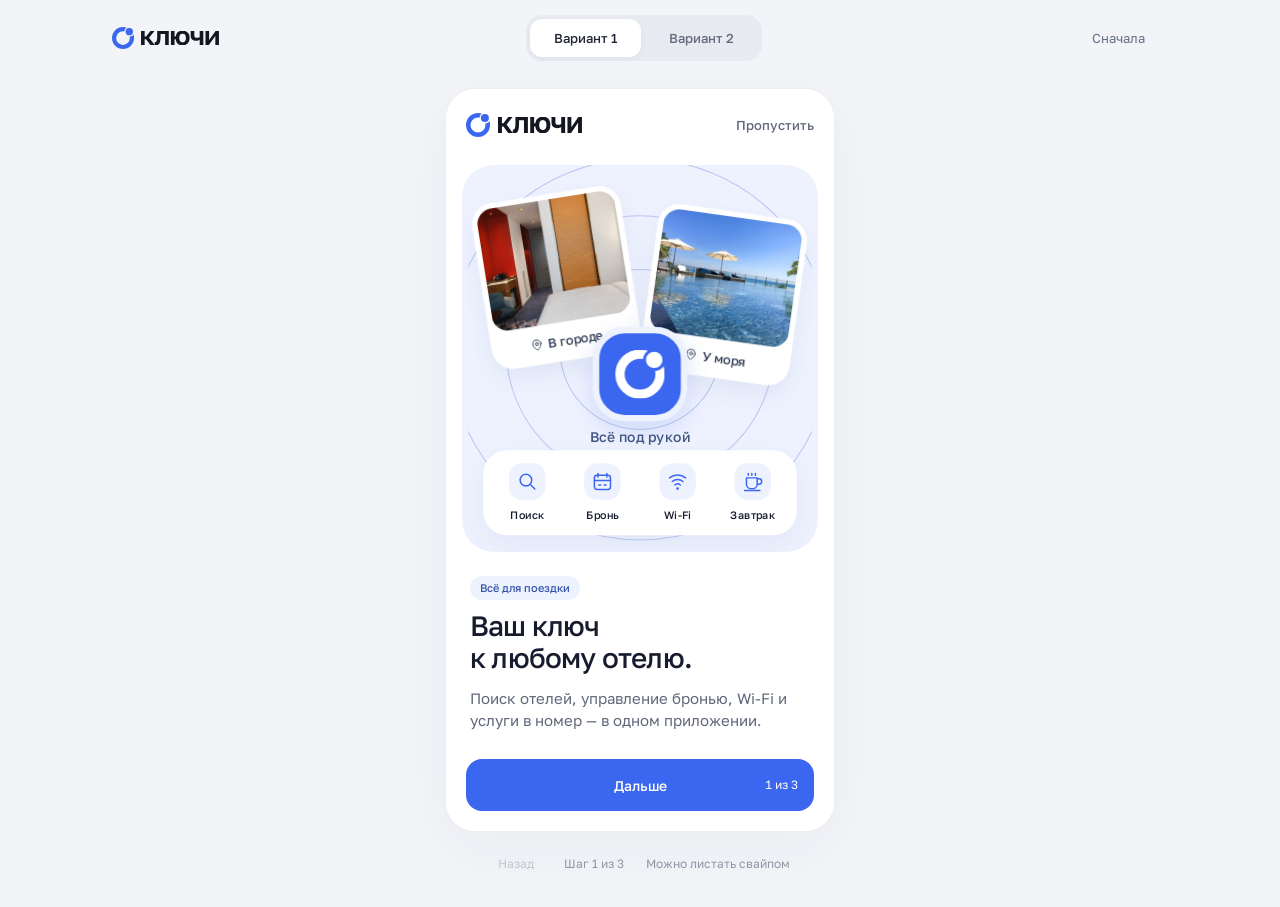
==== onboarding-variant-1.html @ f1ea24d5 "Add two three-step Keys onboarding prototypes" ====
<!doctype html>
<html lang="ru">
<head>
  <meta charset="utf-8">
  <meta name="viewport" content="width=device-width, initial-scale=1, viewport-fit=cover">
  <meta name="theme-color" content="#f4f5fa">
  <title>Ключи — два варианта онбординга</title>
  <link rel="icon" href="./assets/keys-orbit-symbol-blue.svg" type="image/svg+xml">
  <link rel="stylesheet" href="./fonts.css">
  <link rel="stylesheet" href="./app/variant-one.css">
  <link rel="stylesheet" href="./app/prototype.css">
  <script type="module" src="./app/prototype.js"></script>
</head>
<body>
  <header class="prototype-header">
    <a class="prototype-brand" href="./index.html" aria-label="Ключи — начало прототипа"><img src="./assets/keys-orbit-symbol-blue.svg" alt=""><img src="./assets/keys-wordmark.svg" alt="Ключи"></a>
    <nav class="variant-switch" aria-label="Вариант онбординга">
      <button type="button" data-variant="1" aria-pressed="true">Вариант 1</button>
      <button type="button" data-variant="2" aria-pressed="false">Вариант 2</button>
    </nav>
    <button type="button" class="restart" data-restart>Сначала</button>
  </header>
  <main class="prototype-stage" aria-label="Прототип онбординга">
    <section id="keysOnboardingPrototype" aria-label="Вариант 1">
      <div class="kon-phone" data-phone-screen>
        <header class="kon-header">
          <button type="button" class="kon-back" data-back aria-label="Предыдущий шаг" hidden></button>
          <div class="kon-brand"><img class="brand-symbol" src="./assets/keys-orbit-symbol-blue.svg" alt=""><img class="kon-wordmark" src="./assets/keys-wordmark.svg" alt="Ключи"></div>
          <button type="button" data-onboard-skip data-skip>Пропустить</button>
        </header>
        <main class="kon-stage" aria-label="Знакомство с приложением"></main>
        <footer class="kon-footer">
          <button type="button" class="kon-primary" data-next><span data-onboard-label>Дальше</span><span class="kon-progress" data-onboard-progress>1 из 3</span></button>
          <button type="button" class="kon-secondary" data-booking hidden>У меня уже есть бронь</button>
        </footer>
      </div>
    </section>
    <section id="variantTwo" aria-label="Вариант 2" hidden>
      <div class="orbit-phone" data-phone-screen>
        <div class="orbit-slides"></div>
        <footer class="orbit-footer">
          <nav class="step-bars" aria-label="Шаг онбординга"></nav>
          <button type="button" class="orbit-primary" data-next>Дальше</button>
          <button type="button" class="orbit-secondary" data-booking hidden>У меня уже есть бронь</button>
        </footer>
      </div>
    </section>
    <div class="review-controls"><button type="button" data-back>Назад</button><span data-step-status aria-live="polite">Шаг 1 из 3</span><span class="swipe-hint">Можно листать свайпом</span></div>
  </main>
  <dialog aria-labelledby="completion-title">
    <form method="dialog">
      <img src="./assets/keys-orbit-symbol-blue.svg" alt="" width="48" height="48">
      <p class="completion-eyebrow">КОНЕЦ ОНБОРДИНГА</p>
      <h2 id="completion-title">Переходим к поиску отеля</h2>
      <p data-completion-text>Три шага пройдены. Следующий экран приложения — поиск отеля.</p>
      <button class="dialog-primary" value="restart">Пройти ещё раз</button>
      <button class="dialog-secondary" value="back">Вернуться к последнему шагу</button>
    </form>
  </dialog>
</body>
</html>
---- fonts.css ----
/* cyrillic-ext */
@font-face {
  font-family: 'Onest';
  font-style: normal;
  font-weight: 400;
  font-display: swap;
  src: url("./assets/fonts/94c92959-76fa-433f-8384-70af950ff618.woff2") format('woff2');
  unicode-range: U+0460-052F, U+1C80-1C8A, U+20B4, U+2DE0-2DFF, U+A640-A69F, U+FE2E-FE2F;
}
/* cyrillic */
@font-face {
  font-family: 'Onest';
  font-style: normal;
  font-weight: 400;
  font-display: swap;
  src: url("./assets/fonts/224b887f-c009-40d3-b89b-c998ce53ef79.woff2") format('woff2');
  unicode-range: U+0301, U+0400-045F, U+0490-0491, U+04B0-04B1, U+2116;
}
/* math */
@font-face {
  font-family: 'Onest';
  font-style: normal;
  font-weight: 400;
  font-display: swap;
  src: url("./assets/fonts/7c19373d-10e6-48eb-9c31-f9e4230ee7aa.woff2") format('woff2');
  unicode-range: U+0302-0303, U+0305, U+0307-0308, U+0310, U+0312, U+0315, U+031A, U+0326-0327, U+032C, U+032F-0330, U+0332-0333, U+0338, U+033A, U+0346, U+034D, U+0391-03A1, U+03A3-03A9, U+03B1-03C9, U+03D1, U+03D5-03D6, U+03F0-03F1, U+03F4-03F5, U+2016-2017, U+2034-2038, U+203C, U+2040, U+2043, U+2047, U+2050, U+2057, U+205F, U+2070-2071, U+2074-209F, U+20D0-20DC, U+20E1, U+20E5-20EF, U+2100-2112, U+2114-2115, U+2117-2121, U+2123-214F, U+2190, U+2192, U+2194-21AE, U+21B0-21E5, U+21F1-21F2, U+21F4-2211, U+2213-2214, U+2216-22FF, U+2308-230B, U+2310, U+2319, U+231C-2321, U+2336-237A, U+237C, U+2395, U+239B-23B7, U+23D0, U+23DC-23E1, U+2474-2475, U+25AF, U+25B3, U+25B7, U+25BD, U+25C1, U+25CA, U+25CC, U+25FB, U+266D-266F, U+27C0-27FF, U+2900-2AFF, U+2B0E-2B11, U+2B30-2B4C, U+2BFE, U+3030, U+FF5B, U+FF5D, U+1D400-1D7FF, U+1EE00-1EEFF;
}
/* symbols */
@font-face {
  font-family: 'Onest';
  font-style: normal;
  font-weight: 400;
  font-display: swap;
  src: url("./assets/fonts/ad34a14c-4c8c-423f-834f-b74618df8591.woff2") format('woff2');
  unicode-range: U+0001-000C, U+000E-001F, U+007F-009F, U+20DD-20E0, U+20E2-20E4, U+2150-218F, U+2190, U+2192, U+2194-2199, U+21AF, U+21E6-21F0, U+21F3, U+2218-2219, U+2299, U+22C4-22C6, U+2300-243F, U+2440-244A, U+2460-24FF, U+25A0-27BF, U+2800-28FF, U+2921-2922, U+2981, U+29BF, U+29EB, U+2B00-2BFF, U+4DC0-4DFF, U+FFF9-FFFB, U+10140-1018E, U+10190-1019C, U+101A0, U+101D0-101FD, U+102E0-102FB, U+10E60-10E7E, U+1D2C0-1D2D3, U+1D2E0-1D37F, U+1F000-1F0FF, U+1F100-1F1AE, U+1F1E6-1F1FF, U+1F30D-1F30F, U+1F315, U+1F31C, U+1F31E, U+1F320-1F32C, U+1F336, U+1F378, U+1F37D, U+1F382, U+1F393-1F39F, U+1F3A7-1F3A8, U+1F3AC-1F3AF, U+1F3C2, U+1F3C4-1F3C6, U+1F3CA-1F3CE, U+1F3D4-1F3E0, U+1F3ED, U+1F3F1-1F3F3, U+1F3F5-1F3F7, U+1F408, U+1F415, U+1F41F, U+1F426, U+1F43F, U+1F441-1F442, U+1F444, U+1F446-1F449, U+1F44C-1F44E, U+1F453, U+1F46A, U+1F47D, U+1F4A3, U+1F4B0, U+1F4B3, U+1F4B9, U+1F4BB, U+1F4BF, U+1F4C8-1F4CB, U+1F4D6, U+1F4DA, U+1F4DF, U+1F4E3-1F4E6, U+1F4EA-1F4ED, U+1F4F7, U+1F4F9-1F4FB, U+1F4FD-1F4FE, U+1F503, U+1F507-1F50B, U+1F50D, U+1F512-1F513, U+1F53E-1F54A, U+1F54F-1F5FA, U+1F610, U+1F650-1F67F, U+1F687, U+1F68D, U+1F691, U+1F694, U+1F698, U+1F6AD, U+1F6B2, U+1F6B9-1F6BA, U+1F6BC, U+1F6C6-1F6CF, U+1F6D3-1F6D7, U+1F6E0-1F6EA, U+1F6F0-1F6F3, U+1F6F7-1F6FC, U+1F700-1F80B, U+1F810-1F847, U+1F850-1F859, U+1F860-1F887, U+1F890-1F8AD, U+1F8B0-1F8BB, U+1F8C0-1F8C1, U+1F8D0-1F8D8, U+1F900-1F90B, U+1F93B, U+1F946, U+1F984, U+1F996, U+1F9E9, U+1FA00-1FA6F, U+1FA70-1FA7C, U+1FA80-1FAC6, U+1FAC8, U+1FACC-1FADD, U+1FADF-1FAEB, U+1FAEF-1FAFA, U+1FB00-1FBFF;
}
/* vietnamese */
@font-face {
  font-family: 'Onest';
  font-style: normal;
  font-weight: 400;
  font-display: swap;
  src: url("./assets/fonts/74336ee8-8301-4ddb-8cc1-fe954dab2084.woff2") format('woff2');
  unicode-range: U+0102-0103, U+0110-0111, U+0128-0129, U+0168-0169, U+01A0-01A1, U+01AF-01B0, U+0300-0301, U+0303-0304, U+0308-0309, U+0323, U+0329, U+1EA0-1EF9, U+20AB;
}
/* latin-ext */
@font-face {
  font-family: 'Onest';
  font-style: normal;
  font-weight: 400;
  font-display: swap;
  src: url("./assets/fonts/9a9ccb74-e5eb-4e24-b52e-71eafc269da8.woff2") format('woff2');
  unicode-range: U+0100-02BA, U+02BD-02C5, U+02C7-02CC, U+02CE-02D7, U+02DD-02FF, U+0304, U+0308, U+0329, U+1D00-1DBF, U+1E00-1E9F, U+1EF2-1EFF, U+2020, U+20A0-20AB, U+20AD-20C4, U+2113, U+2C60-2C7F, U+A720-A7FF;
}
/* latin */
@font-face {
  font-family: 'Onest';
  font-style: normal;
  font-weight: 400;
  font-display: swap;
  src: url("./assets/fonts/26c25336-1daa-4f45-ab3e-5787d46991ff.woff2") format('woff2');
  unicode-range: U+0000-00FF, U+0131, U+0152-0153, U+02BB-02BC, U+02C6, U+02DA, U+02DC, U+0304, U+0308, U+0329, U+2000-206F, U+20AC, U+2122, U+2191, U+2193, U+2212, U+2215, U+FEFF, U+FFFD;
}
/* cyrillic-ext */
@font-face {
  font-family: 'Onest';
  font-style: normal;
  font-weight: 500;
  font-display: swap;
  src: url("./assets/fonts/94c92959-76fa-433f-8384-70af950ff618.woff2") format('woff2');
  unicode-range: U+0460-052F, U+1C80-1C8A, U+20B4, U+2DE0-2DFF, U+A640-A69F, U+FE2E-FE2F;
}
/* cyrillic */
@font-face {
  font-family: 'Onest';
  font-style: normal;
  font-weight: 500;
  font-display: swap;
  src: url("./assets/fonts/224b887f-c009-40d3-b89b-c998ce53ef79.woff2") format('woff2');
  unicode-range: U+0301, U+0400-045F, U+0490-0491, U+04B0-04B1, U+2116;
}
/* math */
@font-face {
  font-family: 'Onest';
  font-style: normal;
  font-weight: 500;
  font-display: swap;
  src: url("./assets/fonts/7c19373d-10e6-48eb-9c31-f9e4230ee7aa.woff2") format('woff2');
  unicode-range: U+0302-0303, U+0305, U+0307-0308, U+0310, U+0312, U+0315, U+031A, U+0326-0327, U+032C, U+032F-0330, U+0332-0333, U+0338, U+033A, U+0346, U+034D, U+0391-03A1, U+03A3-03A9, U+03B1-03C9, U+03D1, U+03D5-03D6, U+03F0-03F1, U+03F4-03F5, U+2016-2017, U+2034-2038, U+203C, U+2040, U+2043, U+2047, U+2050, U+2057, U+205F, U+2070-2071, U+2074-209F, U+20D0-20DC, U+20E1, U+20E5-20EF, U+2100-2112, U+2114-2115, U+2117-2121, U+2123-214F, U+2190, U+2192, U+2194-21AE, U+21B0-21E5, U+21F1-21F2, U+21F4-2211, U+2213-2214, U+2216-22FF, U+2308-230B, U+2310, U+2319, U+231C-2321, U+2336-237A, U+237C, U+2395, U+239B-23B7, U+23D0, U+23DC-23E1, U+2474-2475, U+25AF, U+25B3, U+25B7, U+25BD, U+25C1, U+25CA, U+25CC, U+25FB, U+266D-266F, U+27C0-27FF, U+2900-2AFF, U+2B0E-2B11, U+2B30-2B4C, U+2BFE, U+3030, U+FF5B, U+FF5D, U+1D400-1D7FF, U+1EE00-1EEFF;
}
/* symbols */
@font-face {
  font-family: 'Onest';
  font-style: normal;
  font-weight: 500;
  font-display: swap;
  src: url("./assets/fonts/ad34a14c-4c8c-423f-834f-b74618df8591.woff2") format('woff2');
  unicode-range: U+0001-000C, U+000E-001F, U+007F-009F, U+20DD-20E0, U+20E2-20E4, U+2150-218F, U+2190, U+2192, U+2194-2199, U+21AF, U+21E6-21F0, U+21F3, U+2218-2219, U+2299, U+22C4-22C6, U+2300-243F, U+2440-244A, U+2460-24FF, U+25A0-27BF, U+2800-28FF, U+2921-2922, U+2981, U+29BF, U+29EB, U+2B00-2BFF, U+4DC0-4DFF, U+FFF9-FFFB, U+10140-1018E, U+10190-1019C, U+101A0, U+101D0-101FD, U+102E0-102FB, U+10E60-10E7E, U+1D2C0-1D2D3, U+1D2E0-1D37F, U+1F000-1F0FF, U+1F100-1F1AE, U+1F1E6-1F1FF, U+1F30D-1F30F, U+1F315, U+1F31C, U+1F31E, U+1F320-1F32C, U+1F336, U+1F378, U+1F37D, U+1F382, U+1F393-1F39F, U+1F3A7-1F3A8, U+1F3AC-1F3AF, U+1F3C2, U+1F3C4-1F3C6, U+1F3CA-1F3CE, U+1F3D4-1F3E0, U+1F3ED, U+1F3F1-1F3F3, U+1F3F5-1F3F7, U+1F408, U+1F415, U+1F41F, U+1F426, U+1F43F, U+1F441-1F442, U+1F444, U+1F446-1F449, U+1F44C-1F44E, U+1F453, U+1F46A, U+1F47D, U+1F4A3, U+1F4B0, U+1F4B3, U+1F4B9, U+1F4BB, U+1F4BF, U+1F4C8-1F4CB, U+1F4D6, U+1F4DA, U+1F4DF, U+1F4E3-1F4E6, U+1F4EA-1F4ED, U+1F4F7, U+1F4F9-1F4FB, U+1F4FD-1F4FE, U+1F503, U+1F507-1F50B, U+1F50D, U+1F512-1F513, U+1F53E-1F54A, U+1F54F-1F5FA, U+1F610, U+1F650-1F67F, U+1F687, U+1F68D, U+1F691, U+1F694, U+1F698, U+1F6AD, U+1F6B2, U+1F6B9-1F6BA, U+1F6BC, U+1F6C6-1F6CF, U+1F6D3-1F6D7, U+1F6E0-1F6EA, U+1F6F0-1F6F3, U+1F6F7-1F6FC, U+1F700-1F80B, U+1F810-1F847, U+1F850-1F859, U+1F860-1F887, U+1F890-1F8AD, U+1F8B0-1F8BB, U+1F8C0-1F8C1, U+1F8D0-1F8D8, U+1F900-1F90B, U+1F93B, U+1F946, U+1F984, U+1F996, U+1F9E9, U+1FA00-1FA6F, U+1FA70-1FA7C, U+1FA80-1FAC6, U+1FAC8, U+1FACC-1FADD, U+1FADF-1FAEB, U+1FAEF-1FAFA, U+1FB00-1FBFF;
}
/* vietnamese */
@font-face {
  font-family: 'Onest';
  font-style: normal;
  font-weight: 500;
  font-display: swap;
  src: url("./assets/fonts/74336ee8-8301-4ddb-8cc1-fe954dab2084.woff2") format('woff2');
  unicode-range: U+0102-0103, U+0110-0111, U+0128-0129, U+0168-0169, U+01A0-01A1, U+01AF-01B0, U+0300-0301, U+0303-0304, U+0308-0309, U+0323, U+0329, U+1EA0-1EF9, U+20AB;
}
/* latin-ext */
@font-face {
  font-family: 'Onest';
  font-style: normal;
  font-weight: 500;
  font-display: swap;
  src: url("./assets/fonts/9a9ccb74-e5eb-4e24-b52e-71eafc269da8.woff2") format('woff2');
  unicode-range: U+0100-02BA, U+02BD-02C5, U+02C7-02CC, U+02CE-02D7, U+02DD-02FF, U+0304, U+0308, U+0329, U+1D00-1DBF, U+1E00-1E9F, U+1EF2-1EFF, U+2020, U+20A0-20AB, U+20AD-20C4, U+2113, U+2C60-2C7F, U+A720-A7FF;
}
/* latin */
@font-face {
  font-family: 'Onest';
  font-style: normal;
  font-weight: 500;
  font-display: swap;
  src: url("./assets/fonts/26c25336-1daa-4f45-ab3e-5787d46991ff.woff2") format('woff2');
  unicode-range: U+0000-00FF, U+0131, U+0152-0153, U+02BB-02BC, U+02C6, U+02DA, U+02DC, U+0304, U+0308, U+0329, U+2000-206F, U+20AC, U+2122, U+2191, U+2193, U+2212, U+2215, U+FEFF, U+FFFD;
}
/* cyrillic-ext */
@font-face {
  font-family: 'Unbounded';
  font-style: normal;
  font-weight: 500;
  font-display: swap;
  src: url("./assets/fonts/e38fe91e-8427-4e10-9635-81ae80076429.woff2") format('woff2');
  unicode-range: U+0460-052F, U+1C80-1C8A, U+20B4, U+2DE0-2DFF, U+A640-A69F, U+FE2E-FE2F;
}
/* cyrillic */
@font-face {
  font-family: 'Unbounded';
  font-style: normal;
  font-weight: 500;
  font-display: swap;
  src: url("./assets/fonts/b488c37d-ebae-4c45-a762-8b8aa4b4343b.woff2") format('woff2');
  unicode-range: U+0301, U+0400-045F, U+0490-0491, U+04B0-04B1, U+2116;
}
/* vietnamese */
@font-face {
  font-family: 'Unbounded';
  font-style: normal;
  font-weight: 500;
  font-display: swap;
  src: url("./assets/fonts/0ee1208a-fbf8-474f-a5f6-5e7e6a9bb08d.woff2") format('woff2');
  unicode-range: U+0102-0103, U+0110-0111, U+0128-0129, U+0168-0169, U+01A0-01A1, U+01AF-01B0, U+0300-0301, U+0303-0304, U+0308-0309, U+0323, U+0329, U+1EA0-1EF9, U+20AB;
}
/* latin-ext */
@font-face {
  font-family: 'Unbounded';
  font-style: normal;
  font-weight: 500;
  font-display: swap;
  src: url("./assets/fonts/8741577a-c446-4a80-b9a4-e531bd05f791.woff2") format('woff2');
  unicode-range: U+0100-02BA, U+02BD-02C5, U+02C7-02CC, U+02CE-02D7, U+02DD-02FF, U+0304, U+0308, U+0329, U+1D00-1DBF, U+1E00-1E9F, U+1EF2-1EFF, U+2020, U+20A0-20AB, U+20AD-20C4, U+2113, U+2C60-2C7F, U+A720-A7FF;
}
/* latin */
@font-face {
  font-family: 'Unbounded';
  font-style: normal;
  font-weight: 500;
  font-display: swap;
  src: url("./assets/fonts/87f37b57-3fe3-411d-8862-aa31b31827a6.woff2") format('woff2');
  unicode-range: U+0000-00FF, U+0131, U+0152-0153, U+02BB-02BC, U+02C6, U+02DA, U+02DC, U+0304, U+0308, U+0329, U+2000-206F, U+20AC, U+2122, U+2191, U+2193, U+2212, U+2215, U+FEFF, U+FFFD;
}

@font-face{font-family:'Golos Text';font-style:normal;font-weight:100 900;font-display:swap;src:url('./assets/fonts/golos-text-latin-wght-normal-BS5oQT7X.woff2') format('woff2');unicode-range:U+0000-00FF,U+0131,U+0152-0153,U+02BB-02BC,U+02C6,U+02DA,U+02DC,U+0304,U+0308,U+0329,U+2000-206F,U+20A0-20AB,U+20AD-20C0,U+2113,U+2C60-2C7F,U+A720-A7FF,U+FEFF,U+FFFD;}
@font-face{font-family:'Golos Text';font-style:normal;font-weight:100 900;font-display:swap;src:url('./assets/fonts/golos-text-cyrillic-wght-normal-mKek_fSS.woff2') format('woff2');unicode-range:U+0301,U+0400-045F,U+0490-0491,U+04B0-04B1,U+2116;}
---- app/variant-one.css ----
/* Three stories in the Orbit brand: trip, combined benefits, personal discovery. */
#keysOnboardingPrototype[hidden]{display:none!important}
body[data-keys-scenario=onboarding] #keysUnifiedPrototype>:not(#keysOnboardingPrototype){display:none!important}
#keysOnboardingPrototype{display:flex;justify-content:center;padding:6px 0 22px;font-family:var(--font-sans);color:#171b2d}
#keysOnboardingPrototype *{box-sizing:border-box}
#keysOnboardingPrototype .kon-phone{position:relative;isolation:isolate;width:390px;max-width:100%;height:var(--keys-preview-height,844px);min-height:440px;display:flex;flex-direction:column;overflow:hidden;border:1px solid #eceef2;border-radius:30px;background:#fff;box-shadow:0 16px 60px #1c284112;container-type:size;touch-action:pan-y}
#keysOnboardingPrototype button{font:500 14px/21px var(--font-sans);cursor:pointer;flex:none}
#keysOnboardingPrototype button[hidden]{display:none!important}
#keysOnboardingPrototype button:focus-visible{outline:2px solid #3a66f0;outline-offset:3px}
#keysOnboardingPrototype .kon-header{height:64px;flex:none;display:flex;align-items:center;gap:10px;padding:8px 20px 0}
#keysOnboardingPrototype .kon-header button{height:44px;border:0;background:none;color:#62687b;padding:0}
#keysOnboardingPrototype .kon-header [data-onboard-skip]{margin-left:auto;font-size:13px}
#keysOnboardingPrototype .kon-back{width:32px}
#keysOnboardingPrototype .kon-back svg{width:22px;height:22px}
.kon-brand{display:flex;align-items:center;gap:8px}
#keysOnboardingPrototype .kon-wordmark{display:block;width:80px;height:auto}
.kon-orbit{position:relative;width:22px;height:22px;border:4.1px solid #3a66f0;border-radius:50%;transform:rotate(calc(var(--kon-step)*90deg));transition:transform .6s cubic-bezier(.2,.8,.2,1)}
.kon-orbit i{position:absolute;left:-5.7px;top:3.2px;width:7.3px;height:7.3px;border-radius:50%;background:#3a66f0;box-shadow:0 0 0 1.3px #fff}
#keysOnboardingPrototype .kon-stage{position:relative;flex:1;min-height:0;overflow:hidden}
#keysOnboardingPrototype .kon-slide{position:absolute;inset:0;display:flex;flex-direction:column;transform:translateX(calc(var(--kon-offset)*100%));transition:transform .36s cubic-bezier(.2,.8,.2,1),opacity .2s}
#keysOnboardingPrototype .kon-visual{margin:12px 16px 0;flex:1;min-height:180px;max-height:420px;position:relative;overflow:hidden;border-radius:26px;background:linear-gradient(145deg,#dce8ff,#eeedff 65%,#e6e0ff)}
#keysOnboardingPrototype [data-theme=benefits] .kon-visual{background:linear-gradient(145deg,#deeee9,#e6f4ee 40%,#e9edff)}
#keysOnboardingPrototype [data-theme=match] .kon-visual{background:linear-gradient(145deg,#ece6ff,#e4e7ff 50%,#d5edff)}
#keysOnboardingPrototype .kon-scene{position:absolute;width:320px;height:360px;top:50%;left:50%;transform:translate(-50%,-50%) scale(var(--kon-art-scale,1));transform-origin:center;font:400 12px/17px var(--font-sans)}
#keysOnboardingPrototype .kon-scene svg{display:block;width:20px;height:20px;flex:none}
#keysOnboardingPrototype .kon-scene strong{font-weight:600}
#keysOnboardingPrototype .kon-art-orbit{position:absolute;width:310px;height:310px;left:4px;top:20px;opacity:.13;animation:kon-orbit-drift 30s linear infinite}
#keysOnboardingPrototype .kon-copy{padding:24px 24px 12px;flex:none}
#keysOnboardingPrototype .kon-eyebrow{display:block;color:#3b57b5;font:500 12px/18px var(--font-sans);margin-bottom:10px}
#keysOnboardingPrototype .kon-copy h1{margin:0;font:600 28px/32px var(--font-sans)!important;letter-spacing:-.7px;outline:none}
#keysOnboardingPrototype .kon-copy p{margin:14px 0 0;font:400 15px/22px var(--font-sans);color:#62687b;text-wrap:pretty}
#keysOnboardingPrototype .kon-footer{padding:16px 20px max(20px,env(safe-area-inset-bottom));display:flex;flex-direction:column;gap:4px;flex:none;background:#fff}
#keysOnboardingPrototype .kon-primary{display:grid;grid-template-columns:40px minmax(0,1fr) 40px;align-items:center;gap:4px;padding:0 16px;height:52px;border:0;border-radius:16px;background:#3a66f0;color:#fff}
#keysOnboardingPrototype .kon-progress{grid-column:3;grid-row:1;justify-self:end;font:400 12px/18px var(--font-sans);font-variant-numeric:tabular-nums;white-space:nowrap;color:#fff}
#keysOnboardingPrototype [data-onboard-label]{grid-column:2;grid-row:1}
#keysOnboardingPrototype .kon-secondary{height:36px;border:0;border-radius:14px;background:transparent;color:#3a66f0;font-size:13px}
/* Trip: real app fragments gathered around one booking. */
#keysOnboardingPrototype .kon-search-preview{position:absolute;top:18px;left:18px;right:18px;display:flex;align-items:center;gap:10px;padding:13px 14px;background:#fff;border-radius:16px;box-shadow:0 8px 24px #25488f0c;color:#36415d;font-size:14px}
#keysOnboardingPrototype .kon-small-orbit{margin-left:auto;width:22px;height:22px}
#keysOnboardingPrototype .kon-small-orbit img{width:100%;height:100%}
#keysOnboardingPrototype .kon-booking-preview{position:absolute;top:83px;left:32px;right:24px;display:flex;overflow:hidden;border:4px solid #fff;border-radius:20px;background:#fff;box-shadow:0 12px 32px #36497b18;transform:rotate(-3deg)}
#keysOnboardingPrototype .kon-hotel-photo{width:93px;height:150px;object-fit:cover;object-position:90% 55%}
#keysOnboardingPrototype .kon-booking-info{display:flex;flex-direction:column;gap:6px;padding:12px 9px;color:#697184}
#keysOnboardingPrototype .kon-booking-info strong{font-size:16px;line-height:22px;color:#171b2d}
#keysOnboardingPrototype .kon-status{display:flex;gap:3px;align-items:center;font-size:10px;color:#137351;white-space:nowrap}
#keysOnboardingPrototype .kon-status svg{width:12px;height:12px}
#keysOnboardingPrototype .kon-booking-actions{display:flex;gap:8px;margin-top:6px;font-size:10px;line-height:15px;color:#3456bd}
#keysOnboardingPrototype .kon-wifi-preview,#keysOnboardingPrototype .kon-service-preview{position:absolute;display:flex;align-items:center;gap:10px;padding:13px;border-radius:18px;box-shadow:0 8px 24px #25488f12}
#keysOnboardingPrototype .kon-wifi-preview{left:8px;top:236px;width:226px;background:#fff;transform:rotate(-3deg)}
#keysOnboardingPrototype .kon-mini-icon{display:grid;place-items:center;width:34px;height:34px;border-radius:11px;background:#eef2ff;color:#3456bd}
#keysOnboardingPrototype .kon-wifi-preview div,#keysOnboardingPrototype .kon-service-preview div{display:flex;flex-direction:column;gap:2px}
#keysOnboardingPrototype .kon-wifi-preview strong,#keysOnboardingPrototype .kon-service-preview strong{font-size:13px}
#keysOnboardingPrototype .kon-wifi-preview div>span{color:#697184;font-size:11px}
#keysOnboardingPrototype .kon-service-preview{right:8px;bottom:9px;background:#3a66f0;color:#fff;transform:rotate(3deg)}
#keysOnboardingPrototype .kon-service-preview .kon-mini-icon{background:#ffffff20;color:#fff}
#keysOnboardingPrototype .kon-service-preview div>span{display:flex;align-items:center;gap:4px;color:#e4edff;font-size:11px}
#keysOnboardingPrototype .kon-service-preview div>span svg{width:12px;height:12px}
/* Benefits: two distinct loyalty sources, one clear total. */
#keysOnboardingPrototype .kon-direct-label{position:absolute;top:18px;left:0;right:0;display:flex;justify-content:center;align-items:center;gap:7px;font-weight:500;color:#23644f}
#keysOnboardingPrototype .kon-direct-label svg{width:17px;height:17px}
#keysOnboardingPrototype .kon-hotel-member{position:absolute;top:55px;left:18px;right:18px;padding:18px;display:flex;align-items:center;justify-content:space-between;border-radius:20px;background:#fff7e8;color:#75501e;box-shadow:0 10px 24px #66735310}
#keysOnboardingPrototype .kon-hotel-member>div,#keysOnboardingPrototype .kon-app-points>div{display:flex;flex-direction:column;gap:6px}
#keysOnboardingPrototype .kon-hotel-member strong{font-size:18px;line-height:24px;color:#382b18}
#keysOnboardingPrototype .kon-gold-label{font-size:11px;font-weight:500}
#keysOnboardingPrototype .kon-hotel-member>b{font-size:35px;line-height:40px;letter-spacing:-1.8px}
#keysOnboardingPrototype .kon-hotel-member>b span{font-size:23px}
#keysOnboardingPrototype .kon-combine{position:absolute;z-index:2;top:149px;left:143px;width:34px;height:34px;border:3px solid #e5f2ee;border-radius:50%;display:grid;place-items:center;background:#fff;color:#33654f;font:500 23px/28px var(--font-sans)}
#keysOnboardingPrototype .kon-app-points{position:absolute;top:174px;left:18px;right:18px;display:flex;align-items:center;justify-content:space-between;padding:16px 18px;border-radius:20px;background:#3a66f0;color:#fff;box-shadow:0 10px 24px #365bc324}
#keysOnboardingPrototype .kon-app-points strong{font-size:28px;line-height:32px;letter-spacing:-.5px}
#keysOnboardingPrototype .kon-app-points small{font-size:12px;font-weight:400;letter-spacing:0}
#keysOnboardingPrototype .kon-app-points>div>span:last-child{font-size:10px;color:#eff3ff}
#keysOnboardingPrototype .kon-app-points>img{width:55px;height:55px;filter:brightness(0) invert(1);opacity:.75}
#keysOnboardingPrototype .kon-total-preview{position:absolute;bottom:9px;left:18px;right:18px;display:flex;justify-content:space-between;align-items:center;gap:8px;padding:8px 14px;border-radius:16px;background:#fff;color:#697184}
#keysOnboardingPrototype .kon-total-preview>div>span{display:block;font-size:10px;line-height:14px}
#keysOnboardingPrototype .kon-total-preview>div>div{display:flex;align-items:baseline;gap:8px;margin-top:3px}
#keysOnboardingPrototype .kon-total-preview strong{font-size:22px;line-height:26px;color:#171b2d;letter-spacing:-.5px}
#keysOnboardingPrototype .kon-total-preview s{font-size:12px}
#keysOnboardingPrototype .kon-saving{font-size:10px;line-height:15px;color:#147350;background:#e6f6ec;border-radius:10px;padding:6px 10px}
#keysOnboardingPrototype .kon-saving b{font-size:14px;font-weight:600}
/* Personal recommendations: familiar hotel card, signals and a saved heart. */
#keysOnboardingPrototype .kon-interest{position:absolute;display:flex;align-items:center;gap:6px;background:#fff;border-radius:24px;padding:9px 12px;color:#4d4d83;font-size:12px;box-shadow:0 6px 18px #44358110}
#keysOnboardingPrototype .kon-interest svg{width:16px;height:16px}
#keysOnboardingPrototype .kon-interest-one{top:17px;left:22px;transform:rotate(-7deg);color:#ae3e75}
#keysOnboardingPrototype .kon-interest-two{top:32px;right:14px;transform:rotate(6deg)}
#keysOnboardingPrototype .kon-match-card{position:absolute;top:77px;left:24px;right:24px;border:5px solid #fff;border-radius:23px;background:#fff;overflow:hidden;box-shadow:0 14px 30px #2c497b1a;transform:rotate(-3deg)}
#keysOnboardingPrototype .kon-match-photo{height:122px;position:relative}
#keysOnboardingPrototype .kon-match-photo>img{width:100%;height:100%;object-fit:cover}
#keysOnboardingPrototype .kon-match-heart{position:absolute;top:10px;right:10px;display:grid;place-items:center;width:34px;height:34px;border-radius:50%;background:#fff;color:#d04f7c}
#keysOnboardingPrototype .kon-match-heart svg{fill:#d04f7c;width:20px;height:20px}
#keysOnboardingPrototype .kon-match-info{padding:12px 10px;display:flex;flex-direction:column;gap:6px}
#keysOnboardingPrototype .kon-personal-label{font-size:11px;line-height:16px;color:#3456bd}
#keysOnboardingPrototype .kon-match-info>strong{font-size:19px;line-height:24px}
#keysOnboardingPrototype .kon-match-tags{display:flex;gap:6px;margin-top:3px}
#keysOnboardingPrototype .kon-match-tags>span{display:flex;align-items:center;gap:3px;padding:4px 5px;background:#f1f4ff;border-radius:7px;color:#3456bd;font-size:9px;white-space:nowrap}
#keysOnboardingPrototype .kon-match-tags svg{width:12px;height:12px}
#keysOnboardingPrototype .kon-match-note{position:absolute;bottom:9px;left:12px;right:12px;display:flex;align-items:center;justify-content:center;gap:6px;padding:10px 6px;border-radius:13px;background:#e7f6ef;color:#196f51;font-size:10px;box-shadow:0 8px 16px #2c497b0c}
#keysOnboardingPrototype .kon-match-note svg{width:14px;height:14px}
#keysOnboardingPrototype .is-current .kon-appear{animation:kon-card-arrive .7s cubic-bezier(.2,.8,.2,1) both;animation-delay:.08s}
#keysOnboardingPrototype .is-current .kon-appear:nth-of-type(2){animation-delay:.18s}
#keysOnboardingPrototype .is-current .kon-appear:nth-of-type(3){animation-delay:.3s}
#keysOnboardingPrototype .is-current .kon-appear:nth-of-type(4){animation-delay:.42s}
#keysOnboardingPrototype .kon-slide:not(.is-current) *,#keysOnboardingPrototype .kon-loading .kon-appear{animation-play-state:paused!important}
@keyframes kon-card-arrive{from{opacity:0;translate:0 18px;scale:.95}to{opacity:1;translate:0 0;scale:1}}
@keyframes kon-orbit-drift{to{rotate:360deg}}
@container(max-height:700px){
 #keysOnboardingPrototype .kon-header{height:52px;padding-top:0}
 #keysOnboardingPrototype .kon-visual{margin-top:6px;min-height:170px}
 #keysOnboardingPrototype .kon-copy{padding:16px 22px 6px}
 #keysOnboardingPrototype .kon-eyebrow{margin-bottom:6px}
 #keysOnboardingPrototype .kon-copy h1{font-size:26px!important;line-height:30px!important}
 #keysOnboardingPrototype .kon-copy p{font-size:14px;line-height:20px;margin-top:10px}
 #keysOnboardingPrototype .kon-footer{padding:10px 20px max(12px,env(safe-area-inset-bottom))}
}
@container(max-height:540px){
 #keysOnboardingPrototype .kon-slide{overflow-y:auto}
 #keysOnboardingPrototype .kon-visual{flex:none;height:170px}
 #keysOnboardingPrototype .kon-copy{padding-top:12px}
 #keysOnboardingPrototype .kon-copy h1{font-size:23px!important;line-height:27px!important}
}
@media(max-width:520px){#keysOnboardingPrototype{padding:0}#keysOnboardingPrototype .kon-phone{width:100%;border:0;border-radius:0;box-shadow:none}}
@media(prefers-reduced-motion:reduce){#keysOnboardingPrototype *{animation:none!important;transition:none!important}.kon-slide{transform:none;opacity:0}.kon-slide.is-current{opacity:1}}
/* The same key-to-orbit loading animation as login, then reveal the first slide. */
#keysOnboardingPrototype .kon-phone{position:relative;isolation:isolate}
#keysOnboardingPrototype .kon-splash{pointer-events:auto;animation:kon-splash-exit 2.6s both}
#keysOnboardingPrototype .kon-splash .keys-login-flight{animation:none;top:calc(50% - 132px)}
#keysOnboardingPrototype .kon-splash svg{display:block;width:160px!important;height:160px!important;overflow:visible}
#keysOnboardingPrototype .kon-splash .keys-login-word{color:#fff;animation:kFade 2s cubic-bezier(.65,0,.35,1) both!important}
#keysOnboardingPrototype .kon-splash>p{position:absolute;top:calc(50% + 108px);left:16px;right:16px;margin:0;text-align:center;color:#e3eaff;font:400 15px/22px var(--font-sans)}
#keysOnboardingPrototype .kon-loading>:is(header,main,footer){animation:kon-content-enter .45s 2.1s both}
@keyframes kon-splash-exit{0%,80%{opacity:1;background:#3a66f0}100%{opacity:0;background:#3a66f0}}
@keyframes kon-content-enter{from{opacity:0;transform:translateY(8px)}to{opacity:1;transform:none}}
@media(prefers-reduced-motion:reduce){#keysOnboardingPrototype .kon-splash{display:none}}

#keysOnboardingPrototype [data-onboard-label]{grid-column:2;grid-row:1}
#keysOnboardingPrototype [data-onboard-progress]{grid-row:1}

/* Variant 2 is deliberately isolated: Variant 1 retains its approved styling. */
#keysOnboardingPrototype [data-theme="trip"] .kon-visual{border-radius:32px;background:#eef2ff}
#keysOnboardingPrototype[data-variant="2"] [data-theme="benefits"] .kon-visual{background:#edf6f0}
#keysOnboardingPrototype[data-variant="2"] [data-theme="match"] .kon-visual{background:#f1edfc}
#keysOnboardingPrototype [data-theme="trip"] .kon-eyebrow{display:inline-block;padding:4px 10px;margin-bottom:10px;border-radius:20px;background:#edf2ff;font-size:11px;line-height:16px;color:#3556ac}
#keysOnboardingPrototype[data-variant="2"] [data-theme="benefits"] .kon-eyebrow{background:#e8f5ed;color:#24704d}
#keysOnboardingPrototype[data-variant="2"] [data-theme="match"] .kon-eyebrow{background:#f0ebfa;color:#74529a}
#keysOnboardingPrototype[data-variant="2"] .kon-copy p{margin-top:12px}
#keysOnboardingPrototype .kon2-orbits{position:absolute;inset:0;overflow:hidden}
#keysOnboardingPrototype .kon2-orbits i{position:absolute;left:50%;top:172px;width:150px;height:150px;border:1px solid #b9c9f1;border-radius:50%;translate:-50% -50%}
#keysOnboardingPrototype .kon2-orbits i:nth-child(2){width:250px;height:250px}
#keysOnboardingPrototype .kon2-orbits i:nth-child(3){width:356px;height:356px}
#keysOnboardingPrototype .kon2-destination{position:absolute;top:27px;width:140px;height:156px;padding:5px 5px 0;border-radius:20px;background:#fff;box-shadow:0 10px 22px #24427412}
#keysOnboardingPrototype .kon2-destination>img{display:block;width:100%;height:115px;object-fit:cover;border-radius:15px}
#keysOnboardingPrototype .kon2-destination>span{display:flex;justify-content:center;align-items:center;gap:4px;height:34px;font-size:12px;font-weight:500;color:#34405b}
#keysOnboardingPrototype .kon2-destination svg{width:13px;height:13px}
#keysOnboardingPrototype .kon2-city{left:12px;rotate:-9deg}
#keysOnboardingPrototype .kon2-sea{right:12px;top:43px;rotate:8deg}
#keysOnboardingPrototype .kon2-hub{position:absolute;left:116px;top:151px;width:88px;height:88px;display:grid;place-items:center;background:#3a66f0;border:6px solid #eef2ff;border-radius:30px;box-shadow:0 8px 22px #355ed42a}
#keysOnboardingPrototype .kon2-hub>img{width:46px;height:46px;filter:brightness(0) invert(1)}
#keysOnboardingPrototype .kon2-hub-caption{position:absolute;top:245px;left:0;right:0;text-align:center;font-size:13px;font-weight:500;color:#405580}
#keysOnboardingPrototype .kon2-dock{position:absolute;left:14px;right:14px;bottom:15px;display:grid;grid-template-columns:repeat(4,1fr);gap:4px;background:#fff;padding:12px 8px;border-radius:22px;box-shadow:0 10px 25px #304e7510}
#keysOnboardingPrototype .kon2-dock>div{display:flex;flex-direction:column;align-items:center;gap:7px}
#keysOnboardingPrototype .kon2-dock>div>span{display:grid;place-items:center;width:34px;height:34px;border-radius:12px;background:#eef2ff;color:#3a66f0}
#keysOnboardingPrototype .kon2-dock strong{font-size:10px;line-height:14px;font-weight:500}
#keysOnboardingPrototype .kon2-direct{position:absolute;top:18px;left:0;right:0;display:flex;align-items:center;justify-content:center;gap:6px;color:#287151;font-size:12px;font-weight:500}
#keysOnboardingPrototype .kon2-direct svg{width:16px;height:16px}
#keysOnboardingPrototype .kon2-saving-card{position:absolute;top:60px;width:140px;height:155px;padding:13px;border-radius:22px;display:flex;flex-direction:column;gap:7px}
#keysOnboardingPrototype .kon2-hotel-saving{left:13px;background:#fff1d8;color:#795319;rotate:-4deg}
#keysOnboardingPrototype .kon2-keys-saving{right:13px;background:#3a66f0;color:#fff;rotate:4deg}
#keysOnboardingPrototype .kon2-card-symbol{height:23px;display:flex;align-items:center}
#keysOnboardingPrototype .kon2-card-symbol>img{width:23px;height:23px;filter:brightness(0) invert(1)}
#keysOnboardingPrototype .kon2-saving-card>span:not(.kon2-card-symbol){font-size:11px;line-height:15px}
#keysOnboardingPrototype .kon2-saving-card>strong{font-size:32px;line-height:36px;letter-spacing:-1px;white-space:nowrap}
#keysOnboardingPrototype .kon2-saving-card>strong>small{font-size:22px}
#keysOnboardingPrototype .kon2-saving-card .kon2-tier{margin-top:auto;font-size:10px!important}
#keysOnboardingPrototype .kon2-plus{position:absolute;top:125px;left:143px;width:34px;height:34px;display:grid;place-items:center;border-radius:50%;background:#fff;color:#304662;font:500 25px/1 var(--font-sans);box-shadow:0 2px 8px #294d3c16}
#keysOnboardingPrototype .kon2-receipt{position:absolute;left:22px;right:22px;top:222px;padding:13px 16px 0;border-radius:22px;background:white;box-shadow:0 10px 24px #294d3c0c}
#keysOnboardingPrototype .kon2-price{display:grid;grid-template-columns:1fr auto;align-items:baseline;gap:3px 12px}
#keysOnboardingPrototype .kon2-price>span{font-size:11px;color:#677583}
#keysOnboardingPrototype .kon2-price>s{grid-column:2;font-size:12px;color:#738079}
#keysOnboardingPrototype .kon2-price>strong{grid-column:1/-1;font-size:33px;line-height:38px;letter-spacing:-1px;color:#173e30}
#keysOnboardingPrototype .kon2-price small{font-size:25px}
#keysOnboardingPrototype .kon2-saved{display:flex;align-items:center;gap:5px;margin-top:9px;padding:9px 0;border-top:1px dashed #d7e6dd;color:#22734f;font-size:11px}
#keysOnboardingPrototype .kon2-saved svg{width:14px;height:14px}
#keysOnboardingPrototype .kon2-saved strong{margin-left:auto;font-size:14px}
/* Preferences, likes and views feed a personal shortlist. */
#keysOnboardingPrototype .kon-scene .kon2-connections{position:absolute;inset:0;width:320px;height:360px;fill:none;stroke:#b5a2d2;stroke-width:2;stroke-linecap:round;stroke-dasharray:3 5}
#keysOnboardingPrototype .kon2-request{position:absolute;left:17px;right:17px;top:16px;display:flex;align-items:center;gap:12px;padding:15px 18px;border-radius:24px;background:#fff;box-shadow:0 8px 24px #573f8110}
#keysOnboardingPrototype .kon2-request>span{width:38px;height:38px;display:grid;place-items:center;border-radius:13px;background:#f1edfc;color:#78529c;flex:none}
#keysOnboardingPrototype .kon2-request>div{display:flex;flex-direction:column;gap:5px}
#keysOnboardingPrototype .kon2-request small{font-size:10px;line-height:14px;color:#79718c}
#keysOnboardingPrototype .kon2-request strong{font-size:18px;line-height:22px;letter-spacing:-.3px}
#keysOnboardingPrototype .kon2-signal{position:absolute;top:122px;display:flex;align-items:center;justify-content:center;gap:5px;padding:8px 10px;border-radius:18px;background:#fff;font-size:10px;line-height:16px;color:#715389}
#keysOnboardingPrototype .kon2-signal svg{width:14px;height:14px}
#keysOnboardingPrototype .kon2-signal-likes{left:18px;color:#a8376a}
#keysOnboardingPrototype .kon2-signal-likes svg{fill:#f5c5d7}
#keysOnboardingPrototype .kon2-signal-views{right:18px}
#keysOnboardingPrototype .kon2-personal-core{position:absolute;left:134px;top:112px;display:grid;place-items:center;width:52px;height:52px;border-radius:18px;background:#3a66f0;box-shadow:0 0 0 7px #e4def5}
#keysOnboardingPrototype .kon2-personal-core img{width:30px;height:30px;filter:brightness(0) invert(1)}
#keysOnboardingPrototype .kon2-shortlist-label{position:absolute;top:186px;left:0;right:0;text-align:center;font-size:12px;line-height:17px;font-weight:500;color:#6a4a91}
#keysOnboardingPrototype .kon2-shortlist{position:absolute;left:14px;right:14px;top:209px;padding:7px 12px;border-radius:24px;background:#fff;box-shadow:0 12px 30px #5038750d}
#keysOnboardingPrototype .kon2-shortlist-item{display:flex;align-items:center;gap:10px;padding:9px 0}
#keysOnboardingPrototype .kon2-shortlist-item+.kon2-shortlist-item{border-top:1px solid #f1edf6}
#keysOnboardingPrototype .kon2-shortlist-item>img{width:61px;height:48px;flex:none;object-fit:cover;border-radius:12px}
#keysOnboardingPrototype .kon2-shortlist-item>div{display:flex;flex-direction:column;gap:5px;min-width:0;flex:1}
#keysOnboardingPrototype .kon2-shortlist-item strong{font-size:13px;line-height:17px}
#keysOnboardingPrototype .kon2-shortlist-item>div>span{display:flex;align-items:center;gap:3px;font-size:9px;line-height:14px;color:#39785c;white-space:nowrap}
#keysOnboardingPrototype .kon2-shortlist-item>div svg{width:11px;height:11px}
#keysOnboardingPrototype .kon2-shortlist-heart{color:#9a89ac;flex:none}
#keysOnboardingPrototype .kon2-shortlist-heart svg{width:16px;height:16px}
@media(prefers-reduced-motion:no-preference){
 #keysOnboardingPrototype .is-current .kon2-hub>img{animation:kon2-orbit 12s linear infinite}
 #keysOnboardingPrototype .is-current .kon2-connections{animation:kon2-connect 4s linear infinite}
 #keysOnboardingPrototype .is-current .kon2-personal-core img{animation:kon2-orbit 12s linear infinite}
}
@keyframes kon2-orbit{to{transform:rotate(360deg)}}
@keyframes kon2-connect{to{stroke-dashoffset:-32}}
@container(max-height:700px){
 #keysOnboardingPrototype[data-variant="2"] .kon-copy{padding-top:14px}
 #keysOnboardingPrototype [data-theme="trip"] .kon-eyebrow{margin-bottom:6px;padding:2px 8px}
 #keysOnboardingPrototype[data-variant="2"] .kon-copy p{margin-top:8px}
}
---- app/prototype.css ----
:root{--font-sans:'Golos Text',Arial,sans-serif;color:#171b2d;background:#f3f4f8;font-family:var(--font-sans)}
*{box-sizing:border-box}body{margin:0}button,a{-webkit-tap-highlight-color:transparent}button{font:inherit;cursor:pointer}button[hidden],[hidden]{display:none!important}button:focus-visible,a:focus-visible{outline:3px solid #8a9eff;outline-offset:4px}button:disabled{cursor:default;opacity:.35}
.prototype-header{height:76px;max-width:1120px;margin:auto;padding:0 32px;display:flex;align-items:center;justify-content:space-between;gap:20px}.prototype-brand{display:flex;align-items:center;gap:7px;text-decoration:none}.prototype-brand img:first-child{width:22px;height:22px}.prototype-brand img:last-child{width:78px}.variant-switch{display:flex;padding:4px;background:#e8eaf2;border-radius:16px;gap:4px}.variant-switch button{border:0;background:transparent;color:#646b7d;border-radius:12px;padding:11px 24px;font-size:13px;font-weight:500;transition:background .2s,color .2s}.variant-switch button[aria-pressed=true]{background:#fff;color:#202637;box-shadow:0 2px 6px #222e4a0a}.restart{background:none;border:0;color:#667085;font-size:13px;padding:10px;min-width:100px}.prototype-stage{display:flex;flex-direction:column;align-items:center;padding:12px 16px 28px;gap:16px}#keysOnboardingPrototype{padding:0}#keysOnboardingPrototype .kon-phone{height:744px;box-shadow:0 16px 60px #1c28410a}#keysOnboardingPrototype .brand-symbol{width:24px;height:24px}#keysOnboardingPrototype .kon-wordmark{width:84px}#keysOnboardingPrototype .kon-header{height:64px}#keysOnboardingPrototype .kon-visual{max-height:390px}#keysOnboardingPrototype .kon-copy{padding-top:24px}#keysOnboardingPrototype .kon-slide:not(.is-current){visibility:hidden}#keysOnboardingPrototype [data-theme=trip] .kon-visual{border-radius:32px;background:#eef2ff}#keysOnboardingPrototype [data-theme=trip] .kon-eyebrow{display:inline-block;padding:4px 10px;margin-bottom:10px;border-radius:20px;background:#edf2ff;font-size:11px;line-height:16px;color:#3556ac}#keysOnboardingPrototype [data-theme=trip] .kon-copy p{margin-top:12px}
.orbit-phone{position:relative;width:395px;height:800px;border:10px solid #0d0f17;border-radius:50px;background:#f4f5fb;overflow:hidden;box-shadow:0 20px 48px #10132016;font-family:Onest,Arial,sans-serif;touch-action:pan-y}.orbit-slides{position:absolute;inset:0}.orbit-slide{position:absolute;inset:0}.orbit-slide[hidden]{display:none!important}.orbit-slide>div{animation:slide-in .35s ease-out}.orbit-slide h1{outline:none}.orbit-slide button[data-skip]{border:0;background:none;padding:0;line-height:21px}.orbit-footer{position:absolute;bottom:30px;left:24px;right:24px;display:flex;flex-direction:column;gap:18px;background:#f4f5fb;z-index:5}.orbit-footer.last{bottom:18px;gap:12px}.step-bars{display:flex;gap:6px}.step-bars button{position:relative;flex:1;min-width:0;border:0;padding:8px 0;background:transparent}.step-bars button:before{content:'';display:block;height:4px;border-radius:4px;background:#d9deeb}.step-bars button.complete:before{background:#2f5bff}.orbit-primary{height:52px;flex:none;border:0;border-radius:14px;background:#2f5bff;color:white;font:500 14px/20px Onest,sans-serif;box-shadow:0 10px 22px #2f5bff40}.orbit-secondary{border:0;background:none;color:#2f5bff;font:500 13px/20px Onest,sans-serif;padding:0;min-height:24px}.review-controls{display:flex;align-items:center;gap:22px;color:#9398a6;font-size:12px}.review-controls button{border:0;background:none;color:#647089;padding:8px}.swipe-hint{color:#9398a6}.kon-primary:hover,.orbit-primary:hover{filter:brightness(1.05)}.kon-primary:active,.orbit-primary:active{transform:scale(.985)}
dialog{width:min(380px,calc(100% - 40px));border:0;border-radius:28px;padding:32px;color:#171b2d;box-shadow:0 24px 100px #17254033}dialog::backdrop{background:#17254066;backdrop-filter:blur(5px)}dialog form{display:flex;flex-direction:column;align-items:flex-start}dialog h2{font-size:24px;line-height:30px;letter-spacing:-.6px;margin:6px 0 10px}dialog p{font-size:14px;line-height:21px;color:#697184;margin:0 0 24px}dialog .completion-eyebrow{font-size:10px;letter-spacing:1px;color:#3a66f0;margin:24px 0 0}.dialog-primary,.dialog-secondary{width:100%;border:0;border-radius:14px;min-height:48px;padding:10px;margin-top:8px;font-size:13px}.dialog-primary{background:#3a66f0;color:#fff}.dialog-secondary{background:#f0f3fa;color:#58627b}
@keyframes slide-in{from{opacity:.3;transform:translateX(16px)}to{opacity:1;transform:none}}
@media(max-width:520px){.prototype-header{height:60px;padding:0 14px;gap:8px}.prototype-brand img:last-child{display:none}.prototype-brand img:first-child{width:23px;height:23px}.variant-switch button{padding:9px 15px;font-size:12px}.variant-switch{padding:3px;border-radius:13px}.restart{min-width:0;padding:8px;font-size:12px}.prototype-stage{padding:0;gap:0}#keysOnboardingPrototype,#variantTwo{width:100%}#keysOnboardingPrototype .kon-phone{width:100%;height:calc(100svh - 60px);min-height:480px;border:0;border-radius:0;box-shadow:none}#keysOnboardingPrototype .kon-copy{padding-top:20px}.orbit-phone{width:100%;height:calc(100svh - 60px);min-height:600px;border:0;border-radius:0;box-shadow:none}.review-controls{display:none}.orbit-phone{container-type:size}.orbit-slide>div>div:first-child{height:34px!important}.orbit-slide>div>div[style*="inset:44px"]{top:34px!important}.orbit-footer{padding-top:0;bottom:max(20px,env(safe-area-inset-bottom))}.orbit-footer.last{bottom:max(16px,env(safe-area-inset-bottom))}}
@container(max-height:720px){.orbit-slide div[style*="height:380px"]{height:310px!important}.orbit-slide div[style*="height:356px"]{height:310px!important}.orbit-slide div[style*="padding:22px 24px"]{padding-top:16px!important}.orbit-slide h1{font-size:23px!important;line-height:29px!important}}
@container(max-height:650px){.orbit-slide div[style*="height:380px"]{height:264px!important}.orbit-slide div[style*="height:356px"]{height:280px!important}.orbit-footer{gap:7px}.orbit-slide div[style*="padding:22px 24px"]{padding-top:12px!important}.orbit-slide h1{font-size:21px!important;line-height:27px!important}.orbit-slide h1+span{font-size:13px!important;line-height:19px!important}}
@media(prefers-reduced-motion:reduce){*,*::before{animation:none!important;transition:none!important;scroll-behavior:auto!important}}
/* Match the source brand override rather than the component's fallback weight. */
#keysOnboardingPrototype .kon-copy h1{font-weight:500!important;line-height:1.17!important}
.orbit-art{position:absolute;left:50%;top:50%;width:343px;transform:translate(-50%,-50%) scale(var(--orbit-art-scale,1));transform-origin:center}

.orbit-phone .orbit-slide .orbit-art{height:var(--original-height)!important}
#keysOnboardingPrototype .kon-scene :is(strong,b){font-weight:500}
#keysOnboardingPrototype .kon-copy h1{letter-spacing:-.8px}

@container(max-height:720px){.orbit-phone .orbit-slide .orbit-visual{height:310px!important}}
@container(max-height:650px){.orbit-phone .orbit-slide .orbit-visual{height:264px!important}}
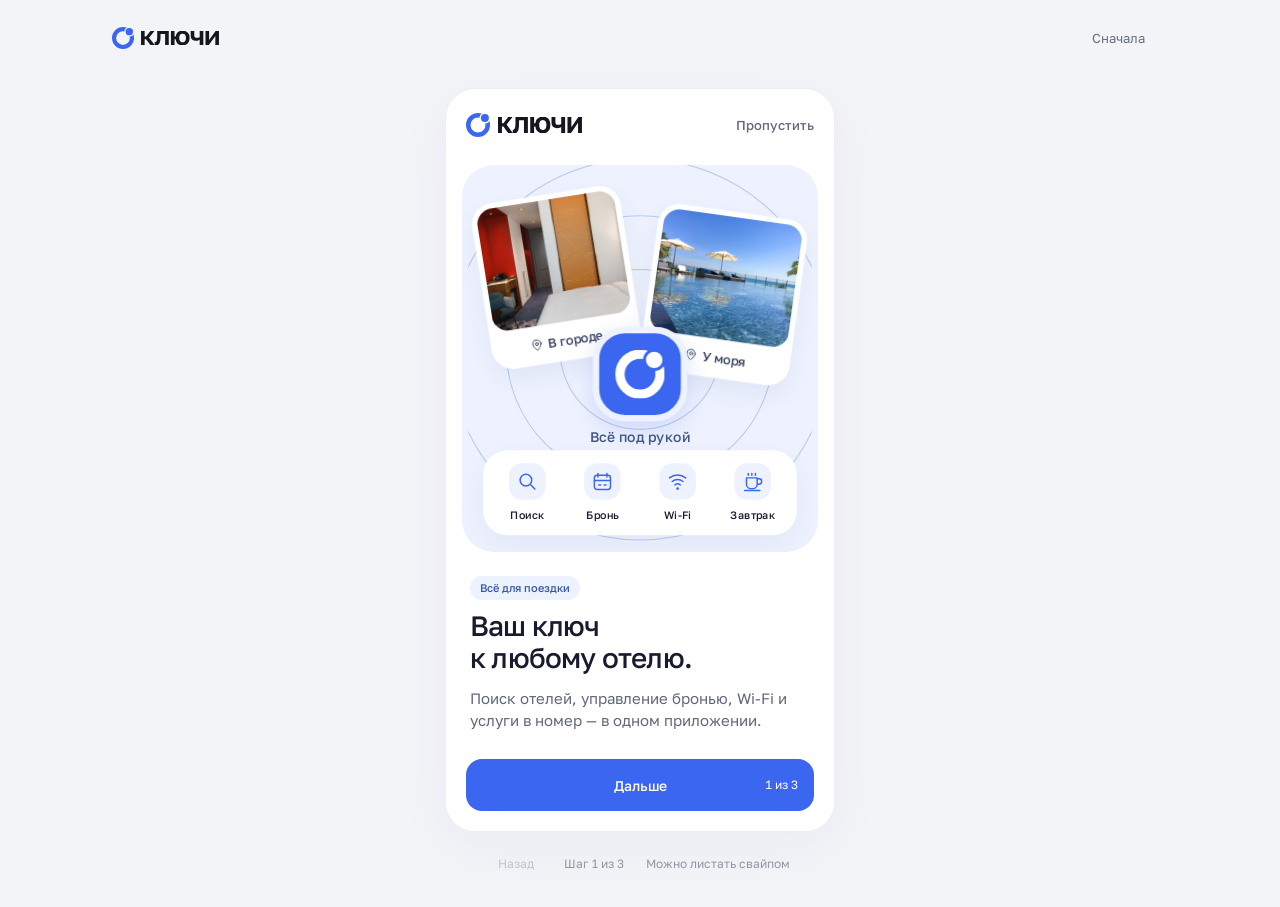
==== commit 18ee7190: "Separate onboarding variants into isolated testing pages" ====
--- a/onboarding-variant-1.html
+++ b/onboarding-variant-1.html
@@ -4,20 +4,16 @@
   <meta charset="utf-8">
   <meta name="viewport" content="width=device-width, initial-scale=1, viewport-fit=cover">
   <meta name="theme-color" content="#f4f5fa">
-  <title>Ключи — два варианта онбординга</title>
+  <title>Ключи — знакомство с приложением</title>
   <link rel="icon" href="./assets/keys-orbit-symbol-blue.svg" type="image/svg+xml">
   <link rel="stylesheet" href="./fonts.css">
   <link rel="stylesheet" href="./app/variant-one.css">
   <link rel="stylesheet" href="./app/prototype.css">
-  <script type="module" src="./app/prototype.js"></script>
+  <script type="module" src="./app/prototype.js?v=2"></script>
 </head>
-<body>
+<body data-onboarding-variant="1">
   <header class="prototype-header">
-    <a class="prototype-brand" href="./index.html" aria-label="Ключи — начало прототипа"><img src="./assets/keys-orbit-symbol-blue.svg" alt=""><img src="./assets/keys-wordmark.svg" alt="Ключи"></a>
-    <nav class="variant-switch" aria-label="Вариант онбординга">
-      <button type="button" data-variant="1" aria-pressed="true">Вариант 1</button>
-      <button type="button" data-variant="2" aria-pressed="false">Вариант 2</button>
-    </nav>
+    <div class="prototype-brand" aria-label="Ключи"><img src="./assets/keys-orbit-symbol-blue.svg" alt=""><img src="./assets/keys-wordmark.svg" alt="Ключи"></div>
     <button type="button" class="restart" data-restart>Сначала</button>
   </header>
   <main class="prototype-stage" aria-label="Прототип онбординга">
@@ -35,16 +31,6 @@
         </footer>
       </div>
     </section>
-    <section id="variantTwo" aria-label="Вариант 2" hidden>
-      <div class="orbit-phone" data-phone-screen>
-        <div class="orbit-slides"></div>
-        <footer class="orbit-footer">
-          <nav class="step-bars" aria-label="Шаг онбординга"></nav>
-          <button type="button" class="orbit-primary" data-next>Дальше</button>
-          <button type="button" class="orbit-secondary" data-booking hidden>У меня уже есть бронь</button>
-        </footer>
-      </div>
-    </section>
     <div class="review-controls"><button type="button" data-back>Назад</button><span data-step-status aria-live="polite">Шаг 1 из 3</span><span class="swipe-hint">Можно листать свайпом</span></div>
   </main>
   <dialog aria-labelledby="completion-title">
--- a/app/prototype.css
+++ b/app/prototype.css
@@ -1,10 +1,10 @@
 :root{--font-sans:'Golos Text',Arial,sans-serif;color:#171b2d;background:#f3f4f8;font-family:var(--font-sans)}
 *{box-sizing:border-box}body{margin:0}button,a{-webkit-tap-highlight-color:transparent}button{font:inherit;cursor:pointer}button[hidden],[hidden]{display:none!important}button:focus-visible,a:focus-visible{outline:3px solid #8a9eff;outline-offset:4px}button:disabled{cursor:default;opacity:.35}
-.prototype-header{height:76px;max-width:1120px;margin:auto;padding:0 32px;display:flex;align-items:center;justify-content:space-between;gap:20px}.prototype-brand{display:flex;align-items:center;gap:7px;text-decoration:none}.prototype-brand img:first-child{width:22px;height:22px}.prototype-brand img:last-child{width:78px}.variant-switch{display:flex;padding:4px;background:#e8eaf2;border-radius:16px;gap:4px}.variant-switch button{border:0;background:transparent;color:#646b7d;border-radius:12px;padding:11px 24px;font-size:13px;font-weight:500;transition:background .2s,color .2s}.variant-switch button[aria-pressed=true]{background:#fff;color:#202637;box-shadow:0 2px 6px #222e4a0a}.restart{background:none;border:0;color:#667085;font-size:13px;padding:10px;min-width:100px}.prototype-stage{display:flex;flex-direction:column;align-items:center;padding:12px 16px 28px;gap:16px}#keysOnboardingPrototype{padding:0}#keysOnboardingPrototype .kon-phone{height:744px;box-shadow:0 16px 60px #1c28410a}#keysOnboardingPrototype .brand-symbol{width:24px;height:24px}#keysOnboardingPrototype .kon-wordmark{width:84px}#keysOnboardingPrototype .kon-header{height:64px}#keysOnboardingPrototype .kon-visual{max-height:390px}#keysOnboardingPrototype .kon-copy{padding-top:24px}#keysOnboardingPrototype .kon-slide:not(.is-current){visibility:hidden}#keysOnboardingPrototype [data-theme=trip] .kon-visual{border-radius:32px;background:#eef2ff}#keysOnboardingPrototype [data-theme=trip] .kon-eyebrow{display:inline-block;padding:4px 10px;margin-bottom:10px;border-radius:20px;background:#edf2ff;font-size:11px;line-height:16px;color:#3556ac}#keysOnboardingPrototype [data-theme=trip] .kon-copy p{margin-top:12px}
+.prototype-header{height:76px;max-width:1120px;margin:auto;padding:0 32px;display:flex;align-items:center;justify-content:space-between;gap:20px}.prototype-brand{display:flex;align-items:center;gap:7px;text-decoration:none}.prototype-brand img:first-child{width:22px;height:22px}.prototype-brand img:last-child{width:78px}.restart{background:none;border:0;color:#667085;font-size:13px;padding:10px;min-width:100px}.prototype-stage{display:flex;flex-direction:column;align-items:center;padding:12px 16px 28px;gap:16px}#keysOnboardingPrototype{padding:0}#keysOnboardingPrototype .kon-phone{height:744px;box-shadow:0 16px 60px #1c28410a}#keysOnboardingPrototype .brand-symbol{width:24px;height:24px}#keysOnboardingPrototype .kon-wordmark{width:84px}#keysOnboardingPrototype .kon-header{height:64px}#keysOnboardingPrototype .kon-visual{max-height:390px}#keysOnboardingPrototype .kon-copy{padding-top:24px}#keysOnboardingPrototype .kon-slide:not(.is-current){visibility:hidden}#keysOnboardingPrototype [data-theme=trip] .kon-visual{border-radius:32px;background:#eef2ff}#keysOnboardingPrototype [data-theme=trip] .kon-eyebrow{display:inline-block;padding:4px 10px;margin-bottom:10px;border-radius:20px;background:#edf2ff;font-size:11px;line-height:16px;color:#3556ac}#keysOnboardingPrototype [data-theme=trip] .kon-copy p{margin-top:12px}
 .orbit-phone{position:relative;width:395px;height:800px;border:10px solid #0d0f17;border-radius:50px;background:#f4f5fb;overflow:hidden;box-shadow:0 20px 48px #10132016;font-family:Onest,Arial,sans-serif;touch-action:pan-y}.orbit-slides{position:absolute;inset:0}.orbit-slide{position:absolute;inset:0}.orbit-slide[hidden]{display:none!important}.orbit-slide>div{animation:slide-in .35s ease-out}.orbit-slide h1{outline:none}.orbit-slide button[data-skip]{border:0;background:none;padding:0;line-height:21px}.orbit-footer{position:absolute;bottom:30px;left:24px;right:24px;display:flex;flex-direction:column;gap:18px;background:#f4f5fb;z-index:5}.orbit-footer.last{bottom:18px;gap:12px}.step-bars{display:flex;gap:6px}.step-bars button{position:relative;flex:1;min-width:0;border:0;padding:8px 0;background:transparent}.step-bars button:before{content:'';display:block;height:4px;border-radius:4px;background:#d9deeb}.step-bars button.complete:before{background:#2f5bff}.orbit-primary{height:52px;flex:none;border:0;border-radius:14px;background:#2f5bff;color:white;font:500 14px/20px Onest,sans-serif;box-shadow:0 10px 22px #2f5bff40}.orbit-secondary{border:0;background:none;color:#2f5bff;font:500 13px/20px Onest,sans-serif;padding:0;min-height:24px}.review-controls{display:flex;align-items:center;gap:22px;color:#9398a6;font-size:12px}.review-controls button{border:0;background:none;color:#647089;padding:8px}.swipe-hint{color:#9398a6}.kon-primary:hover,.orbit-primary:hover{filter:brightness(1.05)}.kon-primary:active,.orbit-primary:active{transform:scale(.985)}
 dialog{width:min(380px,calc(100% - 40px));border:0;border-radius:28px;padding:32px;color:#171b2d;box-shadow:0 24px 100px #17254033}dialog::backdrop{background:#17254066;backdrop-filter:blur(5px)}dialog form{display:flex;flex-direction:column;align-items:flex-start}dialog h2{font-size:24px;line-height:30px;letter-spacing:-.6px;margin:6px 0 10px}dialog p{font-size:14px;line-height:21px;color:#697184;margin:0 0 24px}dialog .completion-eyebrow{font-size:10px;letter-spacing:1px;color:#3a66f0;margin:24px 0 0}.dialog-primary,.dialog-secondary{width:100%;border:0;border-radius:14px;min-height:48px;padding:10px;margin-top:8px;font-size:13px}.dialog-primary{background:#3a66f0;color:#fff}.dialog-secondary{background:#f0f3fa;color:#58627b}
 @keyframes slide-in{from{opacity:.3;transform:translateX(16px)}to{opacity:1;transform:none}}
-@media(max-width:520px){.prototype-header{height:60px;padding:0 14px;gap:8px}.prototype-brand img:last-child{display:none}.prototype-brand img:first-child{width:23px;height:23px}.variant-switch button{padding:9px 15px;font-size:12px}.variant-switch{padding:3px;border-radius:13px}.restart{min-width:0;padding:8px;font-size:12px}.prototype-stage{padding:0;gap:0}#keysOnboardingPrototype,#variantTwo{width:100%}#keysOnboardingPrototype .kon-phone{width:100%;height:calc(100svh - 60px);min-height:480px;border:0;border-radius:0;box-shadow:none}#keysOnboardingPrototype .kon-copy{padding-top:20px}.orbit-phone{width:100%;height:calc(100svh - 60px);min-height:600px;border:0;border-radius:0;box-shadow:none}.review-controls{display:none}.orbit-phone{container-type:size}.orbit-slide>div>div:first-child{height:34px!important}.orbit-slide>div>div[style*="inset:44px"]{top:34px!important}.orbit-footer{padding-top:0;bottom:max(20px,env(safe-area-inset-bottom))}.orbit-footer.last{bottom:max(16px,env(safe-area-inset-bottom))}}
+@media(max-width:520px){.prototype-header{height:60px;padding:0 14px;gap:8px}.prototype-brand img:last-child{display:none}.prototype-brand img:first-child{width:23px;height:23px}.restart{min-width:0;padding:8px;font-size:12px}.prototype-stage{padding:0;gap:0}#keysOnboardingPrototype,#variantTwo{width:100%}#keysOnboardingPrototype .kon-phone{width:100%;height:calc(100svh - 60px);min-height:480px;border:0;border-radius:0;box-shadow:none}#keysOnboardingPrototype .kon-copy{padding-top:20px}.orbit-phone{width:100%;height:calc(100svh - 60px);min-height:600px;border:0;border-radius:0;box-shadow:none}.review-controls{display:none}.orbit-phone{container-type:size}.orbit-slide>div>div:first-child{height:34px!important}.orbit-slide>div>div[style*="inset:44px"]{top:34px!important}.orbit-footer{padding-top:0;bottom:max(20px,env(safe-area-inset-bottom))}.orbit-footer.last{bottom:max(16px,env(safe-area-inset-bottom))}}
 @container(max-height:720px){.orbit-slide div[style*="height:380px"]{height:310px!important}.orbit-slide div[style*="height:356px"]{height:310px!important}.orbit-slide div[style*="padding:22px 24px"]{padding-top:16px!important}.orbit-slide h1{font-size:23px!important;line-height:29px!important}}
 @container(max-height:650px){.orbit-slide div[style*="height:380px"]{height:264px!important}.orbit-slide div[style*="height:356px"]{height:280px!important}.orbit-footer{gap:7px}.orbit-slide div[style*="padding:22px 24px"]{padding-top:12px!important}.orbit-slide h1{font-size:21px!important;line-height:27px!important}.orbit-slide h1+span{font-size:13px!important;line-height:19px!important}}
 @media(prefers-reduced-motion:reduce){*,*::before{animation:none!important;transition:none!important;scroll-behavior:auto!important}}
